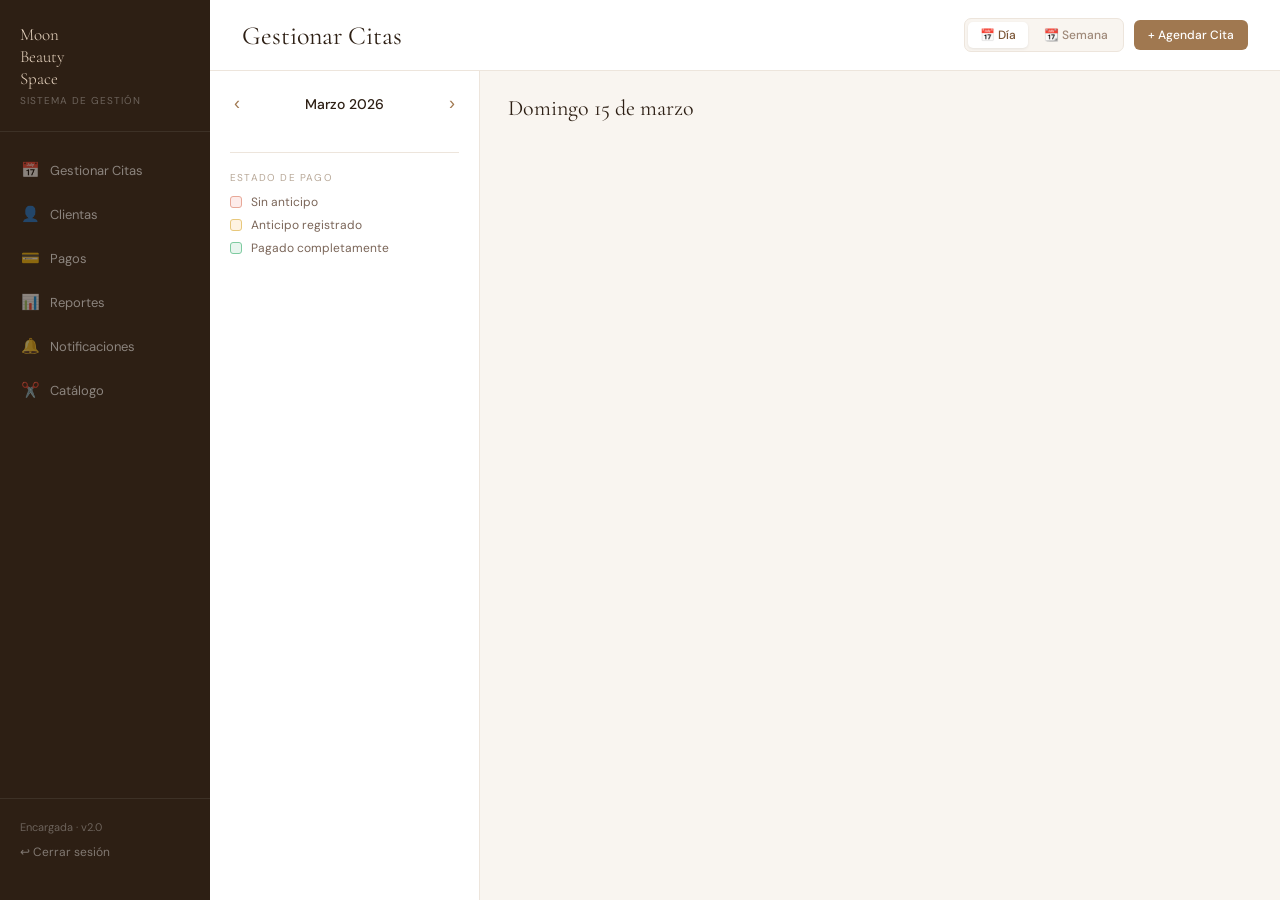
==== frontend/citas.html @ 5b438584 "Ajustes del modulo de clientas y notificaciones" ====
<!DOCTYPE html>
<html lang="es">
<head>
  <meta charset="UTF-8">
  <meta name="viewport" content="width=device-width, initial-scale=1.0">
  <title>Moon Beauty Space — Gestionar Citas</title>
  <style>
@import url('https://fonts.googleapis.com/css2?family=Cormorant+Garamond:wght@300;400;600&family=DM+Sans:wght@300;400;500&display=swap');
* { box-sizing: border-box; margin: 0; padding: 0; }
:root {
  --brown-dark: #2d1f14; --brown-mid: #7a5535; --brown-main: #a07850;
  --brown-light: #c9a98a; --cream: #f9f5f0; --white: #ffffff;
  --border: #ede5dc; --text-main: #2d1f14; --text-muted: #9e8878; --text-hint: #b8a898;
  --badge-red-bg: #fdecea; --badge-red-text: #c0614e;
  --badge-yellow-bg: #fef3e2; --badge-yellow-text: #b07820;
  --badge-green-bg: #e8f5ee; --badge-green-text: #3a8a5c;
}
body { font-family: 'DM Sans', sans-serif; background: var(--cream); color: var(--text-main); min-height: 100vh; }
.app { display: flex; min-height: 100vh; }
.sidebar { width: 210px; background: var(--brown-dark); display: flex; flex-direction: column; padding: 24px 0; flex-shrink: 0; position: fixed; height: 100vh; top: 0; left: 0; z-index: 100; }
.sidebar-logo { padding: 0 20px 24px; border-bottom: 1px solid rgba(255,255,255,0.08); }
.sidebar-logo h2 { font-family: 'Cormorant Garamond', serif; color: #e8d5c0; font-size: 17px; font-weight: 300; line-height: 1.3; }
.sidebar-logo p { color: rgba(255,255,255,0.3); font-size: 10px; letter-spacing: 1px; margin-top: 4px; }
.nav { flex: 1; padding: 16px 0; }
.nav-item { display: flex; align-items: center; gap: 10px; padding: 12px 20px; font-size: 13px; color: rgba(255,255,255,0.45); cursor: pointer; text-decoration: none; transition: all 0.15s; }
.nav-item:hover { background: rgba(255,255,255,0.06); color: rgba(255,255,255,0.8); }
.nav-item.active { background: rgba(160,120,80,0.25); color: #e8c99a; border-left: 3px solid var(--brown-main); }
.nav-icon { font-size: 15px; width: 20px; text-align: center; }
.sidebar-footer { padding: 16px 20px; border-top: 1px solid rgba(255,255,255,0.08); }
.sidebar-footer span { font-size: 11px; color: rgba(255,255,255,0.3); }
.btn-cerrar-sesion { display: flex; align-items: center; gap: 8px; color: rgba(255,255,255,0.4); font-size: 12px; cursor: pointer; margin-top: 8px; background: none; border: none; font-family: 'DM Sans', sans-serif; padding: 0; }
.btn-cerrar-sesion:hover { color: rgba(255,255,255,0.7); }
.main { flex: 1; margin-left: 210px; display: flex; flex-direction: column; min-height: 100vh; }
.topbar { background: var(--white); padding: 18px 32px; display: flex; justify-content: space-between; align-items: center; border-bottom: 1px solid var(--border); position: sticky; top: 0; z-index: 50; }
.topbar h1 { font-family: 'Cormorant Garamond', serif; font-size: 26px; color: var(--text-main); font-weight: 400; }
.topbar-actions { display: flex; gap: 10px; align-items: center; }
.btn { padding: 9px 20px; border-radius: 8px; font-family: 'DM Sans', sans-serif; font-size: 13px; font-weight: 500; cursor: pointer; border: none; transition: opacity 0.15s; }
.btn:hover { opacity: 0.88; }
.btn-primary { background: var(--brown-main); color: #fff; }
.btn-outline { background: transparent; border: 1.5px solid var(--border); color: var(--brown-mid); }
.btn-sm { padding: 7px 14px; font-size: 12px; border-radius: 6px; }
.btn-danger { background: #fdecea; color: #c0614e; border: 1.5px solid #f5c4c0; }
.btn-ghost { background: none; border: none; color: var(--brown-mid); font-size: 12px; font-family: 'DM Sans', sans-serif; cursor: pointer; padding: 0; text-decoration: underline; }
.btn-ghost:hover { color: var(--brown-main); }
.field { margin-bottom: 16px; }
.field label { display: block; font-size: 11px; font-weight: 500; color: var(--brown-mid); letter-spacing: 1.4px; text-transform: uppercase; margin-bottom: 7px; }
.field input, .field select, .field textarea { width: 100%; padding: 11px 14px; border: 1.5px solid #e8ddd5; border-radius: 8px; font-size: 13px; font-family: 'DM Sans', sans-serif; color: var(--text-main); background: #fdf9f6; outline: none; transition: border-color 0.2s; }
.field input:focus, .field select:focus, .field textarea:focus { border-color: var(--brown-main); background: #fff; }
.field input::placeholder, .field textarea::placeholder { color: #c5b5a8; }
.field textarea { resize: vertical; min-height: 70px; line-height: 1.6; }
.field-row { display: flex; gap: 16px; }
.field-row .field { flex: 1; }
.badge { padding: 4px 12px; border-radius: 20px; font-size: 11px; font-weight: 500; white-space: nowrap; }
.badge-sin { background: var(--badge-red-bg); color: var(--badge-red-text); }
.badge-anticipo { background: var(--badge-yellow-bg); color: var(--badge-yellow-text); }
.badge-pagado { background: var(--badge-green-bg); color: var(--badge-green-text); }
.modal-overlay { display: none; position: fixed; inset: 0; background: rgba(45,31,20,0.45); z-index: 200; align-items: center; justify-content: center; padding: 16px; }
.modal-overlay.open { display: flex; }
.modal-box { background: var(--white); border-radius: 14px; padding: 28px 32px; width: 100%; max-width: 480px; box-shadow: 0 16px 60px rgba(0,0,0,0.18); animation: fadeUp 0.2s ease; max-height: 92vh; overflow-y: auto; }
.modal-box.wide { max-width: 600px; }
@keyframes fadeUp { from { transform: translateY(16px); opacity:0; } to { transform: translateY(0); opacity:1; } }
.modal-title { font-family: 'Cormorant Garamond', serif; font-size: 22px; color: var(--text-main); margin-bottom: 4px; }
.modal-sub { font-size: 12px; color: var(--text-muted); margin-bottom: 20px; }
.modal-actions { display: flex; gap: 10px; margin-top: 20px; }
.modal-actions .btn { flex: 1; padding: 12px; }
.alert { padding: 11px 14px; border-radius: 8px; font-size: 12px; margin-bottom: 14px; display: flex; align-items: flex-start; gap: 8px; line-height: 1.5; }
.alert-warning { background: #fef3e2; border: 1px solid #f5d9a0; color: #7a5010; }
.alert-error { background: var(--badge-red-bg); border: 1px solid #f5c4c0; color: #8a2010; }
.alert-success { background: var(--badge-green-bg); border: 1px solid #b0dfc0; color: #1a6040; }
.info-grid { display: grid; grid-template-columns: repeat(auto-fit, minmax(160px,1fr)); gap: 12px; margin-bottom: 20px; }
.info-box { background: var(--white); border: 1px solid var(--border); border-radius: 8px; padding: 12px 16px; }
.info-box .ib-label { font-size: 10px; color: var(--text-hint); text-transform: uppercase; letter-spacing: 1px; margin-bottom: 4px; }
.info-box .ib-value { font-size: 14px; color: var(--text-main); font-weight: 500; }
.content { padding: 0; display: flex; flex: 1; overflow: hidden; height: calc(100vh - 66px); }
.cal-panel { width: 270px; flex-shrink: 0; background: var(--white); border-right: 1px solid var(--border); padding: 22px 20px; overflow-y: auto; }
.cal-header { display: flex; justify-content: space-between; align-items: center; margin-bottom: 16px; }
.cal-header span { font-size: 14px; font-weight: 500; color: var(--text-main); }
.cal-nav { background: none; border: none; color: var(--brown-main); cursor: pointer; font-size: 18px; padding: 0 4px; }
.cal-nav:hover { opacity: 0.7; }
.cal-grid { display: grid; grid-template-columns: repeat(7,1fr); gap: 2px; }
.cal-day-name { text-align: center; font-size: 10px; color: var(--text-hint); font-weight: 500; padding: 5px 0; }
.cal-day { text-align: center; font-size: 12px; padding: 7px 2px; border-radius: 6px; cursor: pointer; color: var(--text-main); position: relative; transition: background 0.12s; user-select: none; }
.cal-day:hover:not(.empty) { background: #f5ede5; }
.cal-day.selected { background: #fdf3e8 !important; color: var(--brown-mid) !important; font-weight: 500; outline: 2px solid var(--brown-light); outline-offset: -1px; }
.cal-day.today { background: var(--brown-main); color: #fff; font-weight: 500; }
.cal-day.today.selected { background: var(--brown-mid) !important; color: #fff !important; outline: 2px solid var(--brown-light); }
.cal-day.has-cita::after { content: ''; position: absolute; bottom: 3px; left: 50%; transform: translateX(-50%); width: 5px; height: 5px; border-radius: 50%; background: var(--brown-light); }
.cal-day.today.has-cita::after { background: rgba(255,255,255,0.8); }
.cal-day.selected.has-cita::after { background: var(--brown-main); }
.cal-day.empty { pointer-events: none; color: transparent; }
.legend { margin-top: 22px; padding-top: 18px; border-top: 1px solid var(--border); }
.legend-title { font-size: 10px; color: var(--text-hint); letter-spacing: 1.2px; text-transform: uppercase; margin-bottom: 10px; }
.legend-item { display: flex; align-items: center; gap: 9px; font-size: 12px; color: #7a6558; margin-bottom: 7px; }
.legend-dot { width: 12px; height: 12px; border-radius: 3px; flex-shrink: 0; }
.citas-panel { flex: 1; padding: 24px 28px; overflow-y: auto; background: var(--cream); }
.day-title { font-family: 'Cormorant Garamond', serif; font-size: 22px; color: var(--text-main); margin-bottom: 4px; }
.day-sub { font-size: 12px; color: var(--text-muted); margin-bottom: 20px; }
.cita-card { background: var(--white); border: 1px solid var(--border); border-radius: 10px; padding: 16px 20px; margin-bottom: 12px; display: flex; align-items: center; gap: 18px; cursor: pointer; transition: box-shadow 0.15s; }
.cita-card:hover { box-shadow: 0 4px 16px rgba(160,120,80,0.13); }
.cita-time { text-align: center; flex-shrink: 0; width: 54px; }
.cita-time .hour { font-size: 18px; font-weight: 500; color: var(--text-main); line-height: 1; }
.cita-time .period { font-size: 10px; color: var(--text-hint); margin-top: 2px; }
.cita-div { width: 1px; height: 48px; background: var(--border); flex-shrink: 0; }
.cita-info { flex: 1; }
.cita-name { font-size: 14px; font-weight: 500; color: var(--text-main); }
.cita-service { font-size: 12px; color: var(--text-muted); margin-top: 3px; }
.cita-notas { font-size: 11px; color: #b8a898; margin-top: 4px; font-style: italic; }
.cita-actions { display: flex; gap: 8px; flex-shrink: 0; }
.cita-btn { padding: 7px 13px; border-radius: 6px; font-size: 12px; border: 1.5px solid var(--border); background: transparent; color: var(--brown-mid); cursor: pointer; font-family: 'DM Sans', sans-serif; transition: all 0.12s; }
.cita-btn:hover { border-color: var(--brown-main); color: var(--brown-main); }
.cita-btn.danger:hover { border-color: #c0614e; color: #c0614e; }
.empty-state { text-align: center; padding: 60px 20px; color: var(--text-hint); }
.empty-state .es-icon { font-size: 40px; margin-bottom: 14px; }
.empty-state p { font-size: 14px; }
/* ── SECCIÓN DIVIDER ── */
.sec-div { font-size: 10px; color: var(--text-hint); letter-spacing: 1.5px; text-transform: uppercase; padding-bottom: 8px; border-bottom: 1px solid var(--border); margin: 4px 0 14px; }
/* ── MINI CAL DISPONIBILIDAD ── */
.mini-cal { border: 1.5px solid #e8ddd5; border-radius: 10px; padding: 13px; background: #fdf9f6; margin-bottom: 8px; }
.mini-cal-header { display: flex; justify-content: space-between; align-items: center; margin-bottom: 10px; }
.mini-cal-header span { font-size: 13px; font-weight: 500; color: var(--text-main); }
.mini-nav { background: none; border: none; color: var(--brown-main); cursor: pointer; font-size: 15px; padding: 0 3px; }
.mini-grid { display: grid; grid-template-columns: repeat(7,1fr); gap: 2px; }
.mdn { text-align: center; font-size: 9px; color: var(--text-hint); font-weight: 500; padding: 3px 0; }
.md { text-align: center; font-size: 11px; padding: 5px 2px; border-radius: 5px; cursor: pointer; color: var(--text-main); transition: background 0.1s; }
.md:hover:not(.md-empty):not(.md-past) { background: #f5ede5; }
.md.md-empty, .md.md-past { pointer-events: none; color: #d5cac3; }
.md.md-busy { background: #fdecea; color: #c0614e; font-weight: 500; }
.md.md-sel { background: var(--brown-main) !important; color: #fff !important; font-weight: 500; }
.md.md-today { font-weight: 700; }
.mini-leyenda { display: flex; gap: 12px; margin-top: 8px; font-size: 10px; color: var(--text-muted); }
.mini-leyenda span { display: flex; align-items: center; gap: 4px; }
.mini-dot { width: 8px; height: 8px; border-radius: 2px; display: inline-block; }
/* ── PERFIL CLIENTA ── */
.clienta-card { background: #fdf9f6; border: 1.5px solid #e8ddd5; border-radius: 10px; padding: 14px 16px; margin-bottom: 16px; animation: fadeUp 0.18s ease; display: none; }
.clienta-card.visible { display: block; }
.cc-header { display: flex; align-items: center; gap: 12px; margin-bottom: 10px; }
.cc-avatar { width: 38px; height: 38px; border-radius: 50%; background: var(--brown-light); display: flex; align-items: center; justify-content: center; font-size: 14px; font-weight: 500; color: var(--brown-dark); flex-shrink: 0; }
.cc-name { font-size: 14px; font-weight: 500; color: var(--text-main); }
.cc-tel { font-size: 11px; color: var(--text-muted); margin-top: 2px; }
.cc-stats { display: flex; gap: 8px; flex-wrap: wrap; }
.cc-stat { background: var(--white); border: 1px solid var(--border); border-radius: 6px; padding: 6px 10px; font-size: 11px; color: var(--text-muted); }
.cc-stat strong { display: block; font-size: 13px; color: var(--text-main); font-weight: 500; }
.cc-tags { display: flex; gap: 6px; flex-wrap: wrap; margin-top: 8px; }
.cc-tag { padding: 3px 10px; border-radius: 20px; font-size: 10px; font-weight: 500; }
.cc-tag.alergia { background: #fdecea; color: #c0614e; }
.cc-tag.pref { background: #eef4fd; color: #1a5fa0; }
.cc-tag.nota { background: #fef3e2; color: #b07820; }
.cc-divider { border: none; border-top: 1px solid var(--border); margin: 10px 0; }
/* ── VISTA SEMANAL ── */
.semana-panel { flex: 1; display: none; flex-direction: column; overflow: hidden; background: var(--cream); }
.semana-panel.active { display: flex; }
.semana-header { background: var(--white); border-bottom: 1px solid var(--border); padding: 14px 20px; display: flex; align-items: center; justify-content: space-between; flex-shrink: 0; }
.semana-nav { display: flex; align-items: center; gap: 10px; }
.semana-nav button { background: none; border: 1px solid var(--border); border-radius: 6px; color: var(--brown-main); cursor: pointer; font-size: 15px; padding: 4px 10px; line-height: 1; }
.semana-nav button:hover { background: #f5ede5; }
.semana-label { font-size: 13px; font-weight: 500; color: var(--text-main); min-width: 200px; text-align: center; }
.semana-grid { flex: 1; display: grid; grid-template-columns: 54px repeat(7, 1fr); overflow-y: auto; }
.sg-time-col { grid-column: 1; }
.sg-col { border-left: 1px solid var(--border); }
.sg-col-header { padding: 10px 6px; text-align: center; background: var(--white); border-bottom: 1px solid var(--border); position: sticky; top: 0; z-index: 5; }
.sg-col-header .sg-dia { font-size: 11px; color: var(--text-hint); text-transform: uppercase; letter-spacing: 0.8px; }
.sg-col-header .sg-num { font-size: 20px; font-weight: 400; color: var(--text-main); line-height: 1.2; margin-top: 2px; }
.sg-col-header.sg-hoy .sg-num { background: var(--brown-main); color: #fff; width: 32px; height: 32px; border-radius: 50%; display: flex; align-items: center; justify-content: center; margin: 2px auto 0; font-size: 16px; }
.sg-time-header { padding: 10px 6px; background: var(--white); border-bottom: 1px solid var(--border); position: sticky; top: 0; z-index: 5; }
.sg-slot { height: 52px; border-bottom: 1px solid #f5ede5; position: relative; padding: 2px 3px; }
.sg-slot:nth-child(odd) { background: rgba(249,245,240,0.5); }
.sg-time-slot { height: 52px; border-bottom: 1px solid #f5ede5; display: flex; align-items: flex-start; justify-content: flex-end; padding: 4px 6px 0 0; }
.sg-time-slot span { font-size: 9px; color: var(--text-hint); white-space: nowrap; }
.sg-cita-block {
  position: absolute; left: 2px; right: 2px; top: 2px;
  border-radius: 5px; padding: 3px 6px; cursor: pointer;
  font-size: 10px; line-height: 1.3; overflow: hidden;
  border-left: 3px solid; transition: opacity 0.15s;
  min-height: 22px;
}
.sg-cita-block:hover { opacity: 0.82; }
.sg-cita-block.pagado { background: #e8f5ee; border-color: #3a8a5c; color: #1a5c38; }
.sg-cita-block.anticipo { background: #fef3e2; border-color: #b07820; color: #7a5010; }
.sg-cita-block.sin { background: #fdecea; border-color: #c0614e; color: #8a2010; }
.sg-cita-name { font-weight: 500; white-space: nowrap; overflow: hidden; text-overflow: ellipsis; }
.sg-cita-svc { opacity: 0.75; white-space: nowrap; overflow: hidden; text-overflow: ellipsis; font-size: 9px; }
.sg-empty-slot { position: absolute; inset: 2px; border-radius: 4px; cursor: pointer; transition: background 0.12s; }
.sg-empty-slot:hover { background: rgba(160,120,80,0.07); }
/* Toggle vista */
.vista-toggle { display: flex; gap: 4px; background: var(--cream); border-radius: 7px; padding: 3px; border: 1px solid var(--border); }
.vista-btn { padding: 5px 12px; border-radius: 5px; font-size: 12px; font-weight: 500; cursor: pointer; border: none; background: transparent; color: var(--text-muted); font-family: 'DM Sans', sans-serif; transition: all 0.15s; }
.vista-btn.active { background: var(--white); color: var(--brown-mid); box-shadow: 0 1px 3px rgba(0,0,0,0.08); }
/* TOAST */
.toast { position: fixed; bottom: 28px; right: 28px; z-index: 999; background: var(--brown-dark); color: #e8d5c0; padding: 14px 20px; border-radius: 10px; font-size: 13px; box-shadow: 0 8px 32px rgba(0,0,0,0.2); transform: translateY(80px); opacity: 0; transition: all 0.3s cubic-bezier(0.34,1.56,0.64,1); pointer-events: none; }
.toast.show { transform: translateY(0); opacity: 1; }
  </style>
</head>
<body>
<div class="app">
  <aside class="sidebar">
    <div class="sidebar-logo"><h2>Moon<br>Beauty<br>Space</h2><p>SISTEMA DE GESTIÓN</p></div>
    <nav class="nav">
      <a class="nav-item" href="citas.html"><span class="nav-icon">📅</span> Gestionar Citas</a>
      <a class="nav-item" href="clientas.html"><span class="nav-icon">👤</span> Clientas</a>
      <a class="nav-item" href="pagos.html"><span class="nav-icon">💳</span> Pagos</a>
      <a class="nav-item" href="reportes.html"><span class="nav-icon">📊</span> Reportes</a>
      <a class="nav-item" href="notificaciones.html"><span class="nav-icon">🔔</span> Notificaciones</a>
      <a class="nav-item" href="catalago.html"><span class="nav-icon">✂️</span> Catálogo</a>
    </nav>
    <div class="sidebar-footer">
      <span>Encargada · v2.0</span>
      <button class="btn-cerrar-sesion" onclick="window.location.href='index.html'">↩ Cerrar sesión</button>
    </div>
  </aside>
  <div class="main">
    <div class="topbar">
      <h1>Gestionar Citas</h1>
      <div class="topbar-actions">
        <div class="vista-toggle">
          <button class="vista-btn active" id="btn-vista-dia" onclick="setVista('dia')">📅 Día</button>
          <button class="vista-btn" id="btn-vista-semana" onclick="setVista('semana')">📆 Semana</button>
        </div>
        <button class="btn btn-primary btn-sm" onclick="abrirModalAgendar()">+ Agendar Cita</button>
      </div>
    </div>
    <div class="content">
      <div class="cal-panel">
        <div class="cal-header">
          <button class="cal-nav" onclick="cambiarMes(-1)">‹</button>
          <span id="cal-mes">Marzo 2026</span>
          <button class="cal-nav" onclick="cambiarMes(1)">›</button>
        </div>
        <div class="cal-grid" id="cal-grid"></div>
        <div class="legend">
          <div class="legend-title">Estado de pago</div>
          <div class="legend-item"><div class="legend-dot" style="background:#fdecea;border:1.5px solid #e8a898"></div> Sin anticipo</div>
          <div class="legend-item"><div class="legend-dot" style="background:#fef3e2;border:1.5px solid #e8c87c"></div> Anticipo registrado</div>
          <div class="legend-item"><div class="legend-dot" style="background:#e8f5ee;border:1.5px solid #7ecba0"></div> Pagado completamente</div>
        </div>
      </div>
      <div class="citas-panel">
        <div class="day-title" id="day-title">Domingo 15 de marzo</div>
        <div class="day-sub" id="day-sub"></div>
        <div id="citas-list"></div>
      </div>

      <!-- ── VISTA SEMANAL ── -->
      <div class="semana-panel" id="semana-panel">
        <div class="semana-header">
          <div class="semana-nav">
            <button onclick="navSemana(-1)">‹</button>
            <span class="semana-label" id="semana-label"></span>
            <button onclick="navSemana(1)">›</button>
          </div>
          <button class="btn btn-outline btn-sm" onclick="irHoySemana()">Hoy</button>
        </div>
        <div class="semana-grid" id="semana-grid"></div>
      </div>
    </div>
  </div>
</div>

<!-- ═══ MODAL AGENDAR CITA ═══ -->
<div class="modal-overlay" id="modal-agendar">
  <div class="modal-box wide">
    <div class="modal-title">Agendar Cita</div>
    <div class="modal-sub">Completa los datos para registrar la nueva cita</div>

    <!-- PASO 1: Clienta -->
    <div class="sec-div">1 · Clienta</div>
    <div class="field" style="margin-bottom:8px">
      <label>Buscar clienta existente</label>
      <input type="text" id="buscar-clienta" placeholder="Nombre o teléfono..." oninput="filtrarClientas(this.value)" autocomplete="off">
      <div id="clientas-dropdown" style="display:none;background:#fff;border:1.5px solid #e8ddd5;border-radius:8px;margin-top:4px;overflow:hidden;max-height:160px;overflow-y:auto;"></div>
    </div>
    <div style="margin-bottom:14px;text-align:right">
      <button class="btn-ghost" onclick="abrirNuevaClienta()">+ Registrar nueva clienta</button>
    </div>

    <!-- Tarjeta de perfil de clienta (aparece al seleccionar) -->
    <div class="clienta-card" id="clienta-card">
      <div class="cc-header">
        <div class="cc-avatar" id="cc-avatar">?</div>
        <div>
          <div class="cc-name" id="cc-name">—</div>
          <div class="cc-tel" id="cc-tel">—</div>
        </div>
      </div>
      <div class="cc-stats" id="cc-stats"></div>
      <hr class="cc-divider">
      <div style="font-size:10px;color:var(--text-hint);text-transform:uppercase;letter-spacing:1px;margin-bottom:7px;">Alertas y notas del perfil</div>
      <div class="cc-tags" id="cc-tags"></div>
    </div>

    <!-- PASO 2: Servicio -->
    <div class="sec-div">2 · Servicio</div>
    <div class="field-row">
      <div class="field">
        <label>Servicio</label>
        <select id="sel-servicio" onchange="actualizarDuracion()">
          <option value="">Seleccionar servicio...</option>
          <option value="Extensión clásica|75">Extensión clásica (75 min)</option>
          <option value="Volumen ruso|90">Volumen ruso (90 min)</option>
          <option value="Retoque de pestañas|45">Retoque (45 min)</option>
          <option value="Diseño de cejas|30">Diseño de cejas (30 min)</option>
        </select>
      </div>
      <div class="field">
        <label>Duración</label>
        <input type="text" id="duracion-display" placeholder="Automático" readonly style="background:#f0ebe5;color:#9e8878">
      </div>
    </div>

    <!-- PASO 3: Fecha y hora -->
    <div class="sec-div">3 · Fecha y hora</div>
    <div class="field-row" style="align-items:flex-start">
      <div style="flex:1.5">
        <label style="display:block;font-size:11px;font-weight:500;color:var(--brown-mid);letter-spacing:1.4px;text-transform:uppercase;margin-bottom:7px;">Calendario de disponibilidad</label>
        <div class="mini-cal">
          <div class="mini-cal-header">
            <button class="mini-nav" onclick="cambiarMiniMes(-1)">‹</button>
            <span id="mini-mes">Mar 2026</span>
            <button class="mini-nav" onclick="cambiarMiniMes(1)">›</button>
          </div>
          <div class="mini-grid" id="mini-grid"></div>
          <div class="mini-leyenda">
            <span><span class="mini-dot" style="background:#fdecea;border:1px solid #e8a898"></span>Con citas</span>
            <span><span class="mini-dot" style="background:var(--brown-main)"></span>Seleccionado</span>
            <span><span class="mini-dot" style="background:#ece8e4;border:1px solid #ccc"></span>Pasado</span>
          </div>
        </div>
        <input type="date" id="fecha-cita" style="display:none">
        <div id="fecha-display" style="font-size:12px;color:var(--text-muted);margin-top:4px;">Sin fecha seleccionada</div>
      </div>
      <div style="flex:1">
        <div class="field">
          <label>Hora</label>
          <select id="hora-cita">
            <option value="9:00 AM">9:00 AM</option><option value="9:30 AM">9:30 AM</option>
            <option value="10:00 AM">10:00 AM</option><option value="10:30 AM">10:30 AM</option>
            <option value="11:00 AM">11:00 AM</option><option value="11:30 AM">11:30 AM</option>
            <option value="12:00 PM">12:00 PM</option><option value="12:30 PM">12:30 PM</option>
            <option value="1:00 PM">1:00 PM</option><option value="2:00 PM">2:00 PM</option>
            <option value="3:00 PM">3:00 PM</option><option value="4:00 PM">4:00 PM</option>
            <option value="5:00 PM">5:00 PM</option><option value="6:00 PM">6:00 PM</option>
          </select>
        </div>
        <div class="field" style="margin-bottom:0">
          <label>Estado de pago</label>
          <select id="estado-cita">
            <option value="sin">Sin anticipo</option>
            <option value="anticipo">Anticipo registrado</option>
            <option value="pagado">Pagado completamente</option>
          </select>
        </div>
      </div>
    </div>

    <!-- PASO 4: Notas -->
    <div class="sec-div" style="margin-top:14px">4 · Notas de la cita</div>
    <div class="field">
      <textarea id="notas-cita" placeholder="Indicaciones o peticiones especiales para esta cita..."></textarea>
    </div>

    <div id="modal-agendar-error" class="alert alert-error" style="display:none"></div>
    <div class="modal-actions">
      <button class="btn btn-outline" onclick="pedirCancelarAgendamiento()">Cancelar</button>
      <button class="btn btn-primary" onclick="confirmarCita()">Confirmar Cita</button>
    </div>
  </div>
</div>

<!-- ═══ MODAL NUEVA CLIENTA ═══ -->
<div class="modal-overlay" id="modal-nueva-clienta">
  <div class="modal-box">
    <div class="modal-title">Nueva Clienta</div>
    <div class="modal-sub">Registra los datos de la nueva clienta en el sistema</div>
    <div class="field-row">
      <div class="field">
        <label>Nombre completo *</label>
        <input type="text" id="nc-nombre" placeholder="Ej. Laura Sánchez">
      </div>
      <div class="field">
        <label>Teléfono *</label>
        <input type="text" id="nc-tel" placeholder="555-000-0000">
      </div>
    </div>
    <div class="field">
      <label>Correo electrónico</label>
      <input type="email" id="nc-email" placeholder="correo@ejemplo.com">
    </div>
    <div class="field">
      <label>Alergias conocidas</label>
      <input type="text" id="nc-alergias" placeholder="Ej. adhesivo latex, ninguna... (separar con comas)">
    </div>
    <div class="field">
      <label>Preferencias / Estilo</label>
      <input type="text" id="nc-pref" placeholder="Ej. extensiones naturales, efecto cat-eye...">
    </div>
    <div class="field">
      <label>Notas del perfil</label>
      <textarea id="nc-notas" placeholder="Información relevante: sensibilidades, horarios preferidos..."></textarea>
    </div>
    <div id="nc-error" class="alert alert-error" style="display:none"></div>
    <div class="modal-actions">
      <button class="btn btn-outline" onclick="volverAgendar()">← Regresar</button>
      <button class="btn btn-primary" onclick="guardarNuevaClienta()">Guardar y seleccionar</button>
    </div>
  </div>
</div>

<!-- ═══ MODAL CONFIRMAR CANCELAR AGENDAMIENTO ═══ -->
<div class="modal-overlay" id="modal-confirmar-cancelar">
  <div class="modal-box" style="max-width:380px;text-align:center">
    <div style="font-size:36px;margin-bottom:12px">🗑️</div>
    <div class="modal-title" style="text-align:center">¿Cancelar el agendamiento?</div>
    <div class="modal-sub" style="text-align:center;margin-bottom:20px">Los datos ingresados no se guardarán y tendrás que comenzar de nuevo.</div>
    <div class="modal-actions">
      <button class="btn btn-outline" onclick="cerrarModal('modal-confirmar-cancelar')">Seguir editando</button>
      <button class="btn btn-danger" onclick="confirmarCancelarAgendamiento()">Sí, cancelar</button>
    </div>
  </div>
</div>

<!-- ═══ MODAL DETALLE ═══ -->
<div class="modal-overlay" id="modal-detalle">
  <div class="modal-box">
    <div class="modal-title" id="det-nombre"></div>
    <div class="modal-sub" id="det-service"></div>
    <div class="info-grid" id="det-info"></div>
    <div id="det-notas"></div>
    <div id="det-perfil" style="margin-bottom:4px"></div>
    <div class="modal-actions">
      <button class="btn btn-outline btn-danger btn-sm" id="btn-cancelar-cita">Cancelar Cita</button>
      <button class="btn btn-outline btn-sm" onclick="cerrarModal('modal-detalle')">Reprogramar</button>
      <button class="btn btn-primary btn-sm" onclick="cerrarModal('modal-detalle')">Cerrar</button>
    </div>
  </div>
</div>

<div class="toast" id="toast"></div>

<script>
const BASE_URL = 'http://localhost:8080';

let clientasData = [];
let serviciosData = [];
let todasLasCitas = {};

// ── ESTADO ──────────────────────────────────────────────────────────────────
let curY = new Date().getFullYear(), curM = new Date().getMonth();
let selDate = new Date().toISOString().split('T')[0];
let miniY = curY, miniM = curM, miniFecha = '';
const MESES = ['Enero','Febrero','Marzo','Abril','Mayo','Junio','Julio','Agosto','Septiembre','Octubre','Noviembre','Diciembre'];
const MESES_C = ['Ene','Feb','Mar','Abr','May','Jun','Jul','Ago','Sep','Oct','Nov','Dic'];
const DIAS_ES = ['Domingo','Lunes','Martes','Miércoles','Jueves','Viernes','Sábado'];

// ── CARGA INICIAL ─────────────────────────────────────────────────────────────
async function cargarDatos() {
  try {
    const [cRes, sRes, citasRes] = await Promise.all([
      fetch(`${BASE_URL}/api/clientas`),
      fetch(`${BASE_URL}/api/catalogo`),
      fetch(`${BASE_URL}/api/citas`)
    ]);
    clientasData = await cRes.json();
    serviciosData = await sRes.json();
    const citas = await citasRes.json();

    todasLasCitas = {};
    citas.forEach(cita => {
      const fecha = cita.fechaCita;
      if (!todasLasCitas[fecha]) todasLasCitas[fecha] = [];
      const clienta = clientasData.find(c => c.idClientas === cita.iddientas);
      const servicio = serviciosData.find(s => s.idservicio === cita.idservicio);
      const [hora, period] = convertirHora(cita.horaCita);
      todasLasCitas[fecha].push({
        id: cita.idcita,
        hora, period,
        nombre: clienta ? `${clienta.nombre} ${clienta.paterno || ''}`.trim() : 'Desconocida',
        servicio: servicio ? servicio.nombreServicio : 'Servicio desconocido',
        estado: 'sin',
        notas: cita.notas || '',
        _raw: cita
      });
    });

    poblarSelectServicios();
    buildCalendar();
    renderCitas(selDate);
  } catch (err) {
    console.error('Error al cargar datos:', err);
  }
}

function convertirHora(horaStr) {
  if (!horaStr) return ['00:00', 'AM'];
  const partes = horaStr.split(':');
  let h = parseInt(partes[0]);
  const m = partes[1] || '00';
  const period = h >= 12 ? 'PM' : 'AM';
  if (h > 12) h -= 12;
  if (h === 0) h = 12;
  return [`${h}:${m}`, period];
}

function convertirA24h(horaAmPm) {
  const [time, period] = horaAmPm.split(' ');
  let [h, m] = time.split(':').map(Number);
  if (period === 'PM' && h !== 12) h += 12;
  if (period === 'AM' && h === 12) h = 0;
  return `${String(h).padStart(2,'0')}:${String(m||0).padStart(2,'0')}`;
}

function poblarSelectServicios() {
  const sel = document.getElementById('sel-servicio');
  sel.innerHTML = '<option value="">Seleccionar servicio...</option>';
  serviciosData.filter(s => s.activo).forEach(s => {
    sel.innerHTML += `<option value="${s.nombreServicio}|${s.duracionEstimada}">${s.nombreServicio}</option>`;
  });
}

// ── CALENDARIO PRINCIPAL ─────────────────────────────────────────────────────
function buildCalendar() {
  const g = document.getElementById('cal-grid');
  document.getElementById('cal-mes').textContent = MESES[curM] + ' ' + curY;
  g.innerHTML = ['L','M','M','J','V','S','D'].map(d => `<div class="cal-day-name">${d}</div>`).join('');
  const off = (new Date(curY, curM, 1).getDay() + 6) % 7;
  for (let i = 0; i < off; i++) g.innerHTML += `<div class="cal-day empty"></div>`;
  const days = new Date(curY, curM + 1, 0).getDate(), today = new Date();
  for (let d = 1; d <= days; d++) {
    const ds = `${curY}-${String(curM+1).padStart(2,'0')}-${String(d).padStart(2,'0')}`;
    const hc = !!(todasLasCitas[ds]?.length);
    const isT = today.getFullYear()===curY && today.getMonth()===curM && today.getDate()===d;
    const isS = ds === selDate;
    g.innerHTML += `<div class="cal-day${isT?' today':''}${isS?' selected':''}${hc?' has-cita':''}" onclick="selectDay('${ds}',${d})">${d}</div>`;
  }
}

function selectDay(ds, dn) {
  selDate = ds; buildCalendar(); renderCitas(ds);
  const d = new Date(ds + 'T12:00:00');
  document.getElementById('day-title').textContent = `${DIAS_ES[d.getDay()]} ${dn} de ${MESES[d.getMonth()].toLowerCase()}`;
}

function cambiarMes(dir) {
  curM += dir;
  if (curM > 11) { curM = 0; curY++; }
  if (curM < 0) { curM = 11; curY--; }
  buildCalendar();
  document.getElementById('day-title').textContent = MESES[curM] + ' ' + curY;
  document.getElementById('day-sub').textContent = 'Selecciona un día para ver las citas';
  document.getElementById('citas-list').innerHTML = `<div class="empty-state"><div class="es-icon">📅</div><p>Haz clic en un día del calendario.</p></div>`;
}

// ── MINI CALENDARIO ──────────────────────────────────────────────────────────
function buildMiniCal() {
  document.getElementById('mini-mes').textContent = MESES_C[miniM] + ' ' + miniY;
  const g = document.getElementById('mini-grid');
  g.innerHTML = ['L','M','M','J','V','S','D'].map(d => `<div class="mdn">${d}</div>`).join('');
  const off = (new Date(miniY, miniM, 1).getDay() + 6) % 7;
  for (let i = 0; i < off; i++) g.innerHTML += `<div class="md md-empty"></div>`;
  const days = new Date(miniY, miniM + 1, 0).getDate();
  const today = new Date(); today.setHours(0,0,0,0);
  for (let d = 1; d <= days; d++) {
    const ds = `${miniY}-${String(miniM+1).padStart(2,'0')}-${String(d).padStart(2,'0')}`;
    const dObj = new Date(ds + 'T12:00:00');
    const isPast = dObj < today, isT = dObj.getTime() === today.getTime();
    const hc = !!(todasLasCitas[ds]?.length), isSel = ds === miniFecha;
    let cls = 'md' + (isPast?' md-past':(hc?' md-busy':'')) + (isT?' md-today':'') + (isSel?' md-sel':'');
    const oc = !isPast ? `onclick="selMiniDia('${ds}')"` : '';
    g.innerHTML += `<div class="${cls}" ${oc}>${d}</div>`;
  }
}

function selMiniDia(ds) {
  miniFecha = ds;
  document.getElementById('fecha-cita').value = ds;
  const d = new Date(ds + 'T12:00:00');
  document.getElementById('fecha-display').textContent = `Seleccionado: ${DIAS_ES[d.getDay()]} ${d.getDate()} de ${MESES[d.getMonth()].toLowerCase()} ${d.getFullYear()}`;
  buildMiniCal();
  const citas = todasLasCitas[ds];
  const err = document.getElementById('modal-agendar-error');
  if (citas?.length) { err.style.display='flex'; err.className='alert alert-warning'; err.textContent=`ℹ️ Este día ya tiene ${citas.length} cita(s). Verifica el horario.`; }
  else err.style.display = 'none';
}

function cambiarMiniMes(dir) {
  miniM += dir;
  if (miniM > 11) { miniM = 0; miniY++; }
  if (miniM < 0) { miniM = 11; miniY--; }
  buildMiniCal();
}

// ── RENDER CITAS ─────────────────────────────────────────────────────────────
function renderCitas(ds) {
  const citas = todasLasCitas[ds] || [];
  const list = document.getElementById('citas-list');
  document.getElementById('day-sub').textContent = citas.length ? `${citas.length} cita${citas.length!==1?'s':''} agendada${citas.length!==1?'s':''}` : 'Sin citas registradas';
  if (!citas.length) {
    list.innerHTML = `<div class="empty-state"><div class="es-icon">📭</div><p>No hay citas para este día.</p><br><button class="btn btn-primary btn-sm" onclick="abrirModalAgendar()">+ Agendar primera cita</button></div>`;
    return;
  }
  list.innerHTML = citas.map((c,i) => `
    <div class="cita-card" onclick="verDetalle('${ds}',${i})">
      <div class="cita-time"><div class="hour">${c.hora}</div><div class="period">${c.period}</div></div>
      <div class="cita-div"></div>
      <div class="cita-info">
        <div class="cita-name">${c.nombre}</div>
        <div class="cita-service">${c.servicio}</div>
        ${c.notas ? `<div class="cita-notas">⚠️ ${c.notas}</div>` : ''}
      </div>
      <span class="badge badge-sin">Sin anticipo</span>
      <div class="cita-actions">
        <button class="cita-btn" onclick="event.stopPropagation()">Reprogramar</button>
        <button class="cita-btn danger" onclick="event.stopPropagation();cancelarCita('${ds}',${i})">Cancelar</button>
      </div>
    </div>`).join('');
}

// ── DETALLE CITA ─────────────────────────────────────────────────────────────
function verDetalle(ds, i) {
  const c = (todasLasCitas[ds] || [])[i]; if (!c) return;
  const d = new Date(ds + 'T12:00:00');
  document.getElementById('det-nombre').textContent = c.nombre;
  document.getElementById('det-service').textContent = `${c.servicio} · ${d.getDate()} ${MESES[d.getMonth()].toLowerCase()} ${d.getFullYear()}`;
  document.getElementById('det-info').innerHTML = `
    <div class="info-box"><div class="ib-label">Hora</div><div class="ib-value">${c.hora} ${c.period}</div></div>
    <div class="info-box"><div class="ib-label">Notas</div><div class="ib-value">${c.notas || '—'}</div></div>`;
  document.getElementById('det-notas').innerHTML = c.notas ? `<div class="alert alert-warning" style="margin-bottom:14px">⚠️ ${c.notas}</div>` : '';
  document.getElementById('det-perfil').innerHTML = '';
  document.getElementById('btn-cancelar-cita').onclick = () => { cancelarCita(ds, i); cerrarModal('modal-detalle'); };
  abrirModal('modal-detalle');
}

async function cancelarCita(ds, i) {
  const citas = todasLasCitas[ds]; if (!citas) return;
  const c = citas[i]; if (!c) return;
  try {
    await fetch(`${BASE_URL}/api/citas/${c.id}`, { method: 'DELETE' });
    await cargarDatos();
    renderCitas(ds);
    showToast(`✓ Cita de ${c.nombre} cancelada`);
  } catch (err) {
    console.error('Error al cancelar cita:', err);
  }
}

// ── BUSCAR CLIENTA ───────────────────────────────────────────────────────────
function filtrarClientas(q) {
  const dd = document.getElementById('clientas-dropdown');
  if (!q.trim()) { dd.style.display='none'; ocultarPerfil(); return; }
  const res = clientasData.filter(c =>
    `${c.nombre} ${c.paterno||''}`.toLowerCase().includes(q.toLowerCase()) || c.telefono?.includes(q)
  );
  dd.style.display = 'block';
  if (!res.length) {
    dd.innerHTML = `
      <div style="padding:12px 14px;font-size:13px;color:var(--text-muted);border-bottom:1px solid #f5ede5">No se encontró ninguna clienta.</div>
      <div onclick="abrirNuevaClienta()" style="padding:10px 14px;cursor:pointer;font-size:13px;color:var(--brown-mid);font-weight:500" onmouseover="this.style.background='#fdf9f6'" onmouseout="this.style.background=''">+ Registrar nueva clienta</div>`;
    return;
  }
  dd.innerHTML = res.map(c => {
    const nombre = `${c.nombre} ${c.paterno||''}`.trim();
    return `<div onclick="selClienta(${c.idClientas},'${nombre}')" style="padding:10px 14px;cursor:pointer;font-size:13px;border-bottom:1px solid #f5ede5;display:flex;align-items:center;justify-content:space-between" onmouseover="this.style.background='#fdf9f6'" onmouseout="this.style.background=''">${nombre} <span style="color:#b8a898;font-size:11px">· ${c.telefono||''}</span>${c.notasAlergia?`<span style="background:#fdecea;color:#c0614e;font-size:10px;padding:2px 7px;border-radius:10px;margin-left:auto">⚠ alergia</span>`:''}</div>`;
  }).join('');
}

function selClienta(id, nombre) {
  document.getElementById('buscar-clienta').value = nombre;
  document.getElementById('clientas-dropdown').style.display = 'none';
  mostrarPerfil(id);
}

function mostrarPerfil(id) {
  const p = clientasData.find(c => c.idClientas === id);
  const card = document.getElementById('clienta-card');
  if (!p) { card.classList.remove('visible'); return; }
  const nombre = `${p.nombre} ${p.paterno||''}`.trim();
  document.getElementById('cc-avatar').textContent = nombre.split(' ').map(x=>x[0]).join('').substring(0,2).toUpperCase();
  document.getElementById('cc-name').textContent = nombre;
  document.getElementById('cc-tel').textContent = p.telefono || '—';
  document.getElementById('cc-stats').innerHTML = `<div class="cc-stat"><strong>${p.fechaPrimeraVisita||'—'}</strong>Primera visita</div>`;
  const tags = [
    ...(p.notasAlergia ? [`<span class="cc-tag alergia">⚠ ${p.notasAlergia}</span>`] : []),
    ...(p.notasPreferencias ? [`<span class="cc-tag pref">✦ ${p.notasPreferencias}</span>`] : []),
  ].join('');
  document.getElementById('cc-tags').innerHTML = tags || '<span style="font-size:11px;color:var(--text-hint)">Sin notas en el perfil</span>';
  card.classList.add('visible');
}

function ocultarPerfil() { document.getElementById('clienta-card').classList.remove('visible'); }

// ── NUEVA CLIENTA ────────────────────────────────────────────────────────────
function abrirNuevaClienta() {
  cerrarModal('modal-agendar');
  ['nc-nombre','nc-tel','nc-email','nc-alergias','nc-pref','nc-notas'].forEach(id => document.getElementById(id).value = '');
  document.getElementById('nc-error').style.display = 'none';
  abrirModal('modal-nueva-clienta');
}
function volverAgendar() { cerrarModal('modal-nueva-clienta'); abrirModal('modal-agendar'); }

async function guardarNuevaClienta() {
  const nombre = document.getElementById('nc-nombre').value.trim();
  const tel = document.getElementById('nc-tel').value.trim();
  const alerg = document.getElementById('nc-alergias').value.trim();
  const pref = document.getElementById('nc-pref').value.trim();
  const errEl = document.getElementById('nc-error');
  if (!nombre || !tel) { errEl.style.display='flex'; errEl.textContent='⚠️ Nombre y teléfono son obligatorios.'; return; }
  try {
    const res = await fetch(`${BASE_URL}/api/clientas`, {
      method: 'POST',
      headers: { 'Content-Type': 'application/json' },
      body: JSON.stringify({
        nombre, telefono: tel,
        notasAlergia: alerg,
        notasPreferencias: pref,
        fechaPrimeraVisita: new Date().toISOString().split('T')[0]
      })
    });
    if (res.ok) {
      const nueva = await res.json();
      clientasData.push(nueva);
      cerrarModal('modal-nueva-clienta'); abrirModal('modal-agendar');
      const nombreCompleto = `${nueva.nombre} ${nueva.paterno||''}`.trim();
      document.getElementById('buscar-clienta').value = nombreCompleto;
      mostrarPerfil(nueva.idClientas);
      showToast(`✓ Clienta "${nombreCompleto}" registrada`);
    }
  } catch (err) { console.error('Error al guardar clienta:', err); }
}

// ── CONFIRMAR CITA ───────────────────────────────────────────────────────────
const HORA_APERTURA = 9, HORA_CIERRE = 18;

function horaAMinutos(horaStr) {
  const [time, period] = horaStr.split(' ');
  let [h, m] = time.split(':').map(Number);
  if (period === 'PM' && h !== 12) h += 12;
  if (period === 'AM' && h === 12) h = 0;
  return h * 60 + (m || 0);
}

function marcarError(id) { const el=document.getElementById(id); if(el){el.style.borderColor='#c0614e';el.style.background='#fff8f7';} }
function quitarError(id) { const el=document.getElementById(id); if(el){el.style.borderColor='';el.style.background='';} }

async function confirmarCita() {
  const clientaNombre = document.getElementById('buscar-clienta').value.trim();
  const servicio = document.getElementById('sel-servicio').value;
  const fecha = document.getElementById('fecha-cita').value;
  const hora = document.getElementById('hora-cita').value;
  const notas = document.getElementById('notas-cita').value.trim();
  const errEl = document.getElementById('modal-agendar-error');

  ['buscar-clienta','sel-servicio','hora-cita'].forEach(quitarError);

  const faltantes = [];
  if (!clientaNombre) { faltantes.push('Clienta'); marcarError('buscar-clienta'); }
  if (!servicio) { faltantes.push('Servicio'); marcarError('sel-servicio'); }
  if (!fecha) { faltantes.push('Fecha'); document.getElementById('mini-grid').style.outline='2px solid #c0614e'; }
  if (faltantes.length) { errEl.style.display='flex'; errEl.className='alert alert-error'; errEl.textContent=`⚠️ Completa: ${faltantes.join(', ')}.`; return; }

  const hoy = new Date(); hoy.setHours(0,0,0,0);
  if (new Date(fecha+'T12:00:00') < hoy) { errEl.style.display='flex'; errEl.className='alert alert-error'; errEl.textContent='⚠️ No se pueden agendar citas en fechas pasadas.'; return; }

  const minutos = horaAMinutos(hora);
  if (minutos < HORA_APERTURA*60 || minutos >= HORA_CIERRE*60) { errEl.style.display='flex'; errEl.className='alert alert-error'; errEl.textContent='⚠️ Horario fuera del rango de operación (9 AM – 6 PM).'; marcarError('hora-cita'); return; }

  const conflicto = (todasLasCitas[fecha]||[]).find(c => `${c.hora} ${c.period}` === hora);
  if (conflicto) { errEl.style.display='flex'; errEl.className='alert alert-error'; errEl.textContent=`⚠️ Ya existe una cita a las ${hora} con ${conflicto.nombre}.`; marcarError('hora-cita'); return; }

  // Buscar IDs
  const clientaObj = clientasData.find(c => `${c.nombre} ${c.paterno||''}`.trim() === clientaNombre);
  const [svcNombre] = servicio.split('|');
  const servicioObj = serviciosData.find(s => s.nombreServicio === svcNombre);

  if (!clientaObj) { errEl.style.display='flex'; errEl.className='alert alert-error'; errEl.textContent='⚠️ Selecciona una clienta válida de la lista.'; return; }

  const hora24 = convertirA24h(hora);

  try {
    const res = await fetch(`${BASE_URL}/api/citas`, {
      method: 'POST',
      headers: { 'Content-Type': 'application/json' },
      body: JSON.stringify({
        idusuarios: 1,
        iddientas: clientaObj.idClientas,
        idservicio: servicioObj?.idservicio || null,
        fechaCita: fecha,
        horaCita: hora24 + ':00',
        estadoCita: true,
        notas
      })
    });
    if (res.ok) {
      await cargarDatos();
      cerrarModal('modal-agendar');
      limpiarForm();
      showToast(`✓ Cita de ${clientaNombre} agendada`);
    }
  } catch (err) { console.error('Error al crear cita:', err); }
}

// ── CANCELAR AGENDAMIENTO ────────────────────────────────────────────────────
function pedirCancelarAgendamiento() {
  const clienta = document.getElementById('buscar-clienta').value.trim();
  const servicio = document.getElementById('sel-servicio').value;
  const fecha = document.getElementById('fecha-cita').value;
  if (clienta || servicio || fecha) abrirModal('modal-confirmar-cancelar');
  else cerrarModal('modal-agendar');
}
function confirmarCancelarAgendamiento() { cerrarModal('modal-confirmar-cancelar'); cerrarModal('modal-agendar'); limpiarForm(); }
function limpiarForm() {
  ['buscar-clienta','notas-cita'].forEach(id => document.getElementById(id).value='');
  document.getElementById('sel-servicio').value='';
  document.getElementById('duracion-display').value='';
  document.getElementById('fecha-cita').value='';
  document.getElementById('fecha-display').textContent='Sin fecha seleccionada';
  document.getElementById('hora-cita').selectedIndex=0;
  document.getElementById('estado-cita').selectedIndex=0;
  document.getElementById('modal-agendar-error').style.display='none';
  ['buscar-clienta','sel-servicio','hora-cita'].forEach(quitarError);
  miniFecha=''; ocultarPerfil(); buildMiniCal();
}

// ── VISTA SEMANAL ─────────────────────────────────────────────────────────────
let semanaBase = getLunesDeSemana(new Date());
let vistaActual = 'dia';
const HORAS_DIA = [];
for (let h = 8; h <= 20; h++) { HORAS_DIA.push(`${h}:00`); if(h<20) HORAS_DIA.push(`${h}:30`); }

function getLunesDeSemana(d) {
  const date = new Date(d); const dow = date.getDay();
  const diff = dow===0?-6:1-dow; date.setDate(date.getDate()+diff); date.setHours(12,0,0,0); return date;
}

function setVista(v) {
  vistaActual = v;
  document.getElementById('btn-vista-dia').classList.toggle('active', v==='dia');
  document.getElementById('btn-vista-semana').classList.toggle('active', v==='semana');
  const dayLayout = document.querySelector('.content > .cal-panel');
  const citasPanel = document.querySelector('.citas-panel');
  const semanaPanel = document.getElementById('semana-panel');
  if (v==='dia') { dayLayout.style.display=''; citasPanel.style.display=''; semanaPanel.classList.remove('active'); }
  else { semanaBase=getLunesDeSemana(selDate?new Date(selDate+'T12:00:00'):new Date()); dayLayout.style.display='none'; citasPanel.style.display='none'; semanaPanel.classList.add('active'); buildSemanaView(); }
}

function navSemana(dir) { semanaBase=new Date(semanaBase); semanaBase.setDate(semanaBase.getDate()+dir*7); buildSemanaView(); }
function irHoySemana() { semanaBase=getLunesDeSemana(new Date()); buildSemanaView(); }

function buildSemanaView() {
  const grid = document.getElementById('semana-grid');
  const today = new Date(); today.setHours(0,0,0,0);
  const dias = [];
  for (let i=0;i<7;i++) { const d=new Date(semanaBase); d.setDate(d.getDate()+i); d.setHours(12,0,0,0); dias.push(d); }
  const ini=dias[0], fin=dias[6];
  const mismoMes = ini.getMonth()===fin.getMonth();
  document.getElementById('semana-label').textContent = mismoMes
    ? `${ini.getDate()} – ${fin.getDate()} de ${MESES[ini.getMonth()]} ${ini.getFullYear()}`
    : `${ini.getDate()} ${MESES[ini.getMonth()].slice(0,3)} – ${fin.getDate()} ${MESES[fin.getMonth()].slice(0,3)} ${fin.getFullYear()}`;
  const diasNombres=['Lun','Mar','Mié','Jue','Vie','Sáb','Dom'];
  let html = `<div class="sg-time-col"><div class="sg-time-header"></div>`;
  HORAS_DIA.forEach(h => html += `<div class="sg-time-slot"><span>${h}</span></div>`);
  html += `</div>`;
  dias.forEach((d,idx) => {
    const ds=`${d.getFullYear()}-${String(d.getMonth()+1).padStart(2,'0')}-${String(d.getDate()).padStart(2,'0')}`;
    const esHoy=d.getTime()===today.getTime();
    const citasDia=todasLasCitas[ds]||[];
    html+=`<div class="sg-col"><div class="sg-col-header${esHoy?' sg-hoy':''}"><div class="sg-dia">${diasNombres[idx]}</div><div class="sg-num">${d.getDate()}</div></div>`;
    HORAS_DIA.forEach(slotStr => {
      const [sh,sm]=slotStr.split(':').map(Number); const slotMin=sh*60+sm;
      const cita=citasDia.find(c=>horaAMinutos(`${c.hora} ${c.period}`)===slotMin);
      if (cita) {
        html+=`<div class="sg-slot"><div class="sg-cita-block sin" onclick="verDetalle('${ds}',${citasDia.indexOf(cita)})"><div class="sg-cita-name">${cita.hora} ${cita.period} · ${cita.nombre}</div><div class="sg-cita-svc">${cita.servicio}</div></div></div>`;
      } else {
        html+=`<div class="sg-slot"><div class="sg-empty-slot" onclick="abrirAgendarEnSlot('${ds}','${slotStr}')"></div></div>`;
      }
    });
    html+=`</div>`;
  });
  grid.innerHTML = html;
}

function abrirAgendarEnSlot(ds, horaStr) {
  miniY=parseInt(ds.split('-')[0]); miniM=parseInt(ds.split('-')[1])-1;
  buildMiniCal(); abrirModal('modal-agendar');
  setTimeout(() => {
    selMiniDia(ds);
    const [h,m]=horaStr.split(':').map(Number);
    const period=h<12?'AM':'PM'; const h12=h>12?h-12:(h===0?12:h);
    const horaVal=`${h12}:${String(m).padStart(2,'0')} ${period}`;
    const sel=document.getElementById('hora-cita');
    const opt=Array.from(sel.options).find(o=>o.value===horaVal);
    if(opt) sel.value=opt.value;
  }, 50);
}

function abrirModalAgendar() { miniY=curY; miniM=curM; buildMiniCal(); abrirModal('modal-agendar'); }
function actualizarDuracion() { const p=document.getElementById('sel-servicio').value.split('|'); document.getElementById('duracion-display').value=p[1]?p[1]+' minutos':''; }
function formatFecha(ds) { const d=new Date(ds+'T12:00:00'); return `${d.getDate()} de ${MESES[d.getMonth()].toLowerCase()}`; }
function showToast(msg) { const t=document.getElementById('toast'); t.textContent=msg; t.classList.add('show'); setTimeout(()=>t.classList.remove('show'),3500); }
function abrirModal(id) { document.getElementById(id).classList.add('open'); }
function cerrarModal(id) { document.getElementById(id).classList.remove('open'); }
document.querySelectorAll('.modal-overlay').forEach(m=>m.addEventListener('click',e=>{ if(e.target===m) m.classList.remove('open'); }));
document.addEventListener('click',e=>{ if(!e.target.closest('#buscar-clienta')&&!e.target.closest('#clientas-dropdown')) document.getElementById('clientas-dropdown').style.display='none'; });

// ── INIT ─────────────────────────────────────────────────────────────────────
cargarDatos();

// Sistema de sesión
const SESSION_TIMEOUT=25*60*1000, WARNING_BEFORE=1*60*1000;
let _inactivityTimer, _warningTimer, _countdownInterval, _warningVisible=false;
function resetTimers(){if(_warningVisible)return;clearTimeout(_inactivityTimer);clearTimeout(_warningTimer);clearInterval(_countdownInterval);_warningTimer=setTimeout(showSessionWarning,SESSION_TIMEOUT-WARNING_BEFORE);_inactivityTimer=setTimeout(expireSession,SESSION_TIMEOUT);}
function showSessionWarning(){_warningVisible=true;let s=60;document.getElementById('session-countdown').textContent=s;document.getElementById('session-overlay').classList.add('open');_countdownInterval=setInterval(()=>{s--;document.getElementById('session-countdown').textContent=s;if(s<=0)clearInterval(_countdownInterval);},1000);}
function continuarSesion(){_warningVisible=false;resetTimers();}
function expireSession(){clearTimeout(_inactivityTimer);clearTimeout(_warningTimer);clearInterval(_countdownInterval);_warningVisible=false;document.getElementById('session-overlay').classList.remove('open');window.location.href='index.html?sesion=expirada';}
['mousemove','mousedown','keydown','touchstart','scroll','click'].forEach(evt=>document.addEventListener(evt,resetTimers,{passive:true}));
resetTimers();
</script>
</body>
</html>
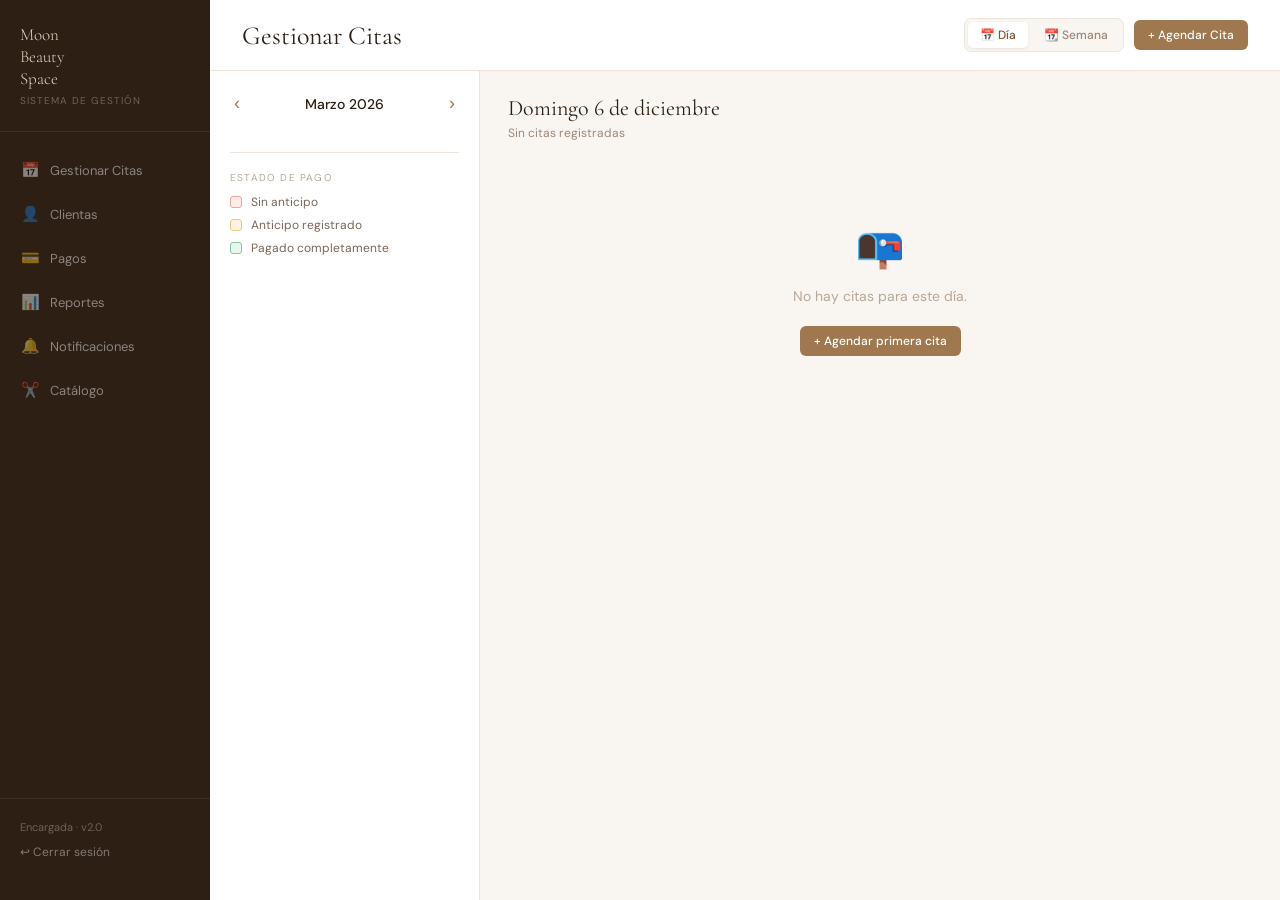
==== commit e87205e7: "Ajustes a los modulos de pagos y citas." ====
--- a/frontend/citas.html
+++ b/frontend/citas.html
@@ -444,7 +444,7 @@
 
 // ── ESTADO ──────────────────────────────────────────────────────────────────
 let curY = new Date().getFullYear(), curM = new Date().getMonth();
-let selDate = new Date().toISOString().split('T')[0];
+let selDate = new Date().toLocaleDateString('en-CA');
 let miniY = curY, miniM = curM, miniFecha = '';
 const MESES = ['Enero','Febrero','Marzo','Abril','Mayo','Junio','Julio','Agosto','Septiembre','Octubre','Noviembre','Diciembre'];
 const MESES_C = ['Ene','Feb','Mar','Abr','May','Jun','Jul','Ago','Sep','Oct','Nov','Dic'];
@@ -463,22 +463,32 @@
     const citas = await citasRes.json();
 
     todasLasCitas = {};
-    citas.forEach(cita => {
+    await Promise.all(citas.map(async cita => {
       const fecha = cita.fechaCita;
       if (!todasLasCitas[fecha]) todasLasCitas[fecha] = [];
-      const clienta = clientasData.find(c => c.idClientas === cita.iddientas);
+      const clienta = clientasData.find(c => c.idClientas === cita.idclientas);
       const servicio = serviciosData.find(s => s.idservicio === cita.idservicio);
       const [hora, period] = convertirHora(cita.horaCita);
+
+      let estado = 'sin';
+      try {
+        const pagosRes = await fetch(`${BASE_URL}/api/pagos/cita/${cita.idcita}`);
+        const pagos = await pagosRes.json();
+        const anticipo = pagos.find(p => p.tipoPago === 'Adelanto');
+        const pagoFinal = pagos.find(p => p.tipoPago === 'Pago completo');
+        estado = pagoFinal ? 'pagado' : anticipo ? 'anticipo' : 'sin';
+      } catch(e) {}
+
       todasLasCitas[fecha].push({
         id: cita.idcita,
         hora, period,
         nombre: clienta ? `${clienta.nombre} ${clienta.paterno || ''}`.trim() : 'Desconocida',
         servicio: servicio ? servicio.nombreServicio : 'Servicio desconocido',
-        estado: 'sin',
+        estado,
         notas: cita.notas || '',
         _raw: cita
       });
-    });
+    }));
 
     poblarSelectServicios();
     buildCalendar();
@@ -486,6 +496,9 @@
   } catch (err) {
     console.error('Error al cargar datos:', err);
   }
+  const d = new Date(selDate + 'T12:00:00');
+  document.getElementById('day-title').textContent = `${DIAS_ES[d.getDay()]} ${d.getDate()} de ${MESES[d.getMonth()].toLowerCase()}`;
+  renderCitas(selDate);
 }
 
 function convertirHora(horaStr) {
@@ -605,7 +618,7 @@
         <div class="cita-service">${c.servicio}</div>
         ${c.notas ? `<div class="cita-notas">⚠️ ${c.notas}</div>` : ''}
       </div>
-      <span class="badge badge-sin">Sin anticipo</span>
+      <span class="badge badge-${c.estado}">${c.estado==='pagado'?'Pagado ✓':c.estado==='anticipo'?'Anticipo':'Sin anticipo'}</span>
       <div class="cita-actions">
         <button class="cita-btn" onclick="event.stopPropagation()">Reprogramar</button>
         <button class="cita-btn danger" onclick="event.stopPropagation();cancelarCita('${ds}',${i})">Cancelar</button>
@@ -779,7 +792,7 @@
       headers: { 'Content-Type': 'application/json' },
       body: JSON.stringify({
         idusuarios: 1,
-        iddientas: clientaObj.idClientas,
+        idclientas: clientaObj.idClientas,
         idservicio: servicioObj?.idservicio || null,
         fechaCita: fecha,
         horaCita: hora24 + ':00',
